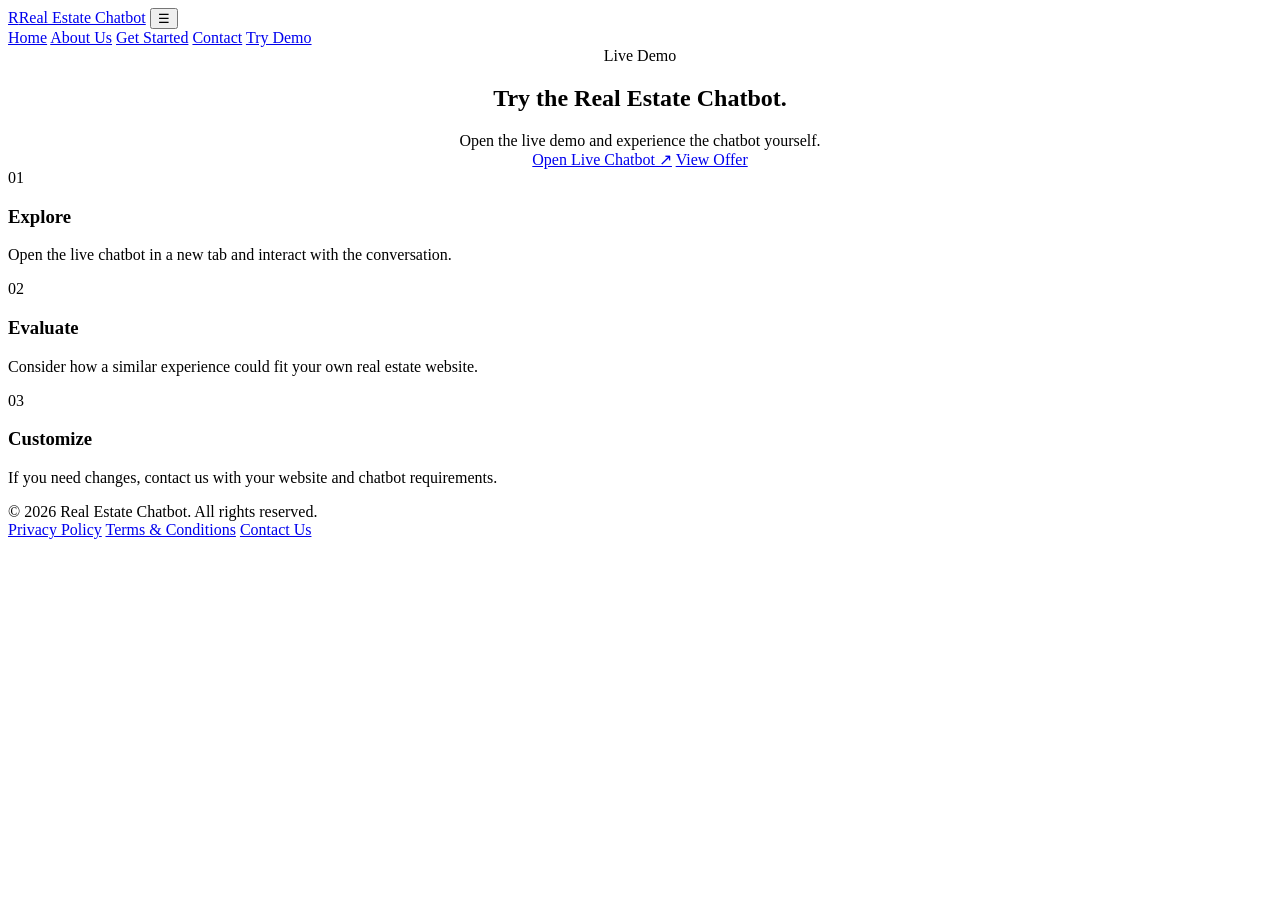
==== demo.html @ 77d163eb "Add files via upload" ====
<!DOCTYPE html>
<html lang="en">
<head>
<meta charset="UTF-8">
<meta name="viewport" content="width=device-width, initial-scale=1.0">
<meta name="description" content="Real Estate Chatbot — interactive website chatbot solutions for real estate businesses.">
<title>Try Demo | Real Estate Chatbot</title>
<link rel="stylesheet" href="style.css">
</head>
<body>

<header class="navbar">
  <div class="container nav-inner">
    <a class="logo" href="index.html"><span class="logo-mark">R</span><span>Real Estate Chatbot</span></a>
    <button class="menu-btn" aria-label="Open navigation" onclick="toggleMenu()">☰</button>
    <nav class="nav-links" id="navLinks">
      <a class="" href="index.html">Home</a>
      <a class="" href="about.html">About Us</a>
      <a class="" href="sales.html">Get Started</a>
      <a class="" href="contact.html">Contact</a>
      <a class="nav-cta" href="demo.html">Try Demo</a>
    </nav>
  </div>
</header>


<main>
<section class="page-hero"><div class="container" style="text-align:center">
 <span class="eyebrow">Live Demo</span>
 <h1 style="margin-left:auto;margin-right:auto">Try the Real Estate Chatbot.</h1>
 <p style="margin:auto">Open the live demo and experience the chatbot yourself.</p>
 <div class="actions" style="justify-content:center">
  <a class="btn btn-primary" href="index.html#lead-capture">Open Live Chatbot ↗</a>
  <a class="btn btn-secondary" href="sales.html">View Offer</a>
 </div>
</div></section>
<section class="section"><div class="container">
 <div class="grid-3">
  <article class="card"><div class="icon">01</div><h3>Explore</h3><p>Open the live chatbot in a new tab and interact with the conversation.</p></article>
  <article class="card"><div class="icon">02</div><h3>Evaluate</h3><p>Consider how a similar experience could fit your own real estate website.</p></article>
  <article class="card"><div class="icon">03</div><h3>Customize</h3><p>If you need changes, contact us with your website and chatbot requirements.</p></article>
 </div>
</div></section>
</main>


<footer>
  <div class="container footer-inner">
    <div>© 2026 Real Estate Chatbot. All rights reserved.</div>
    <div class="footer-links">
      <a href="privacy.html">Privacy Policy</a>
      <a href="terms.html">Terms &amp; Conditions</a>
      <a href="contact.html">Contact Us</a>
    </div>
  </div>
</footer>
<script>
function toggleMenu(){document.getElementById('navLinks').classList.toggle('open')}
document.querySelectorAll('.nav-links a').forEach(a=>a.addEventListener('click',()=>document.getElementById('navLinks').classList.remove('open')));
</script>

</body>
</html>
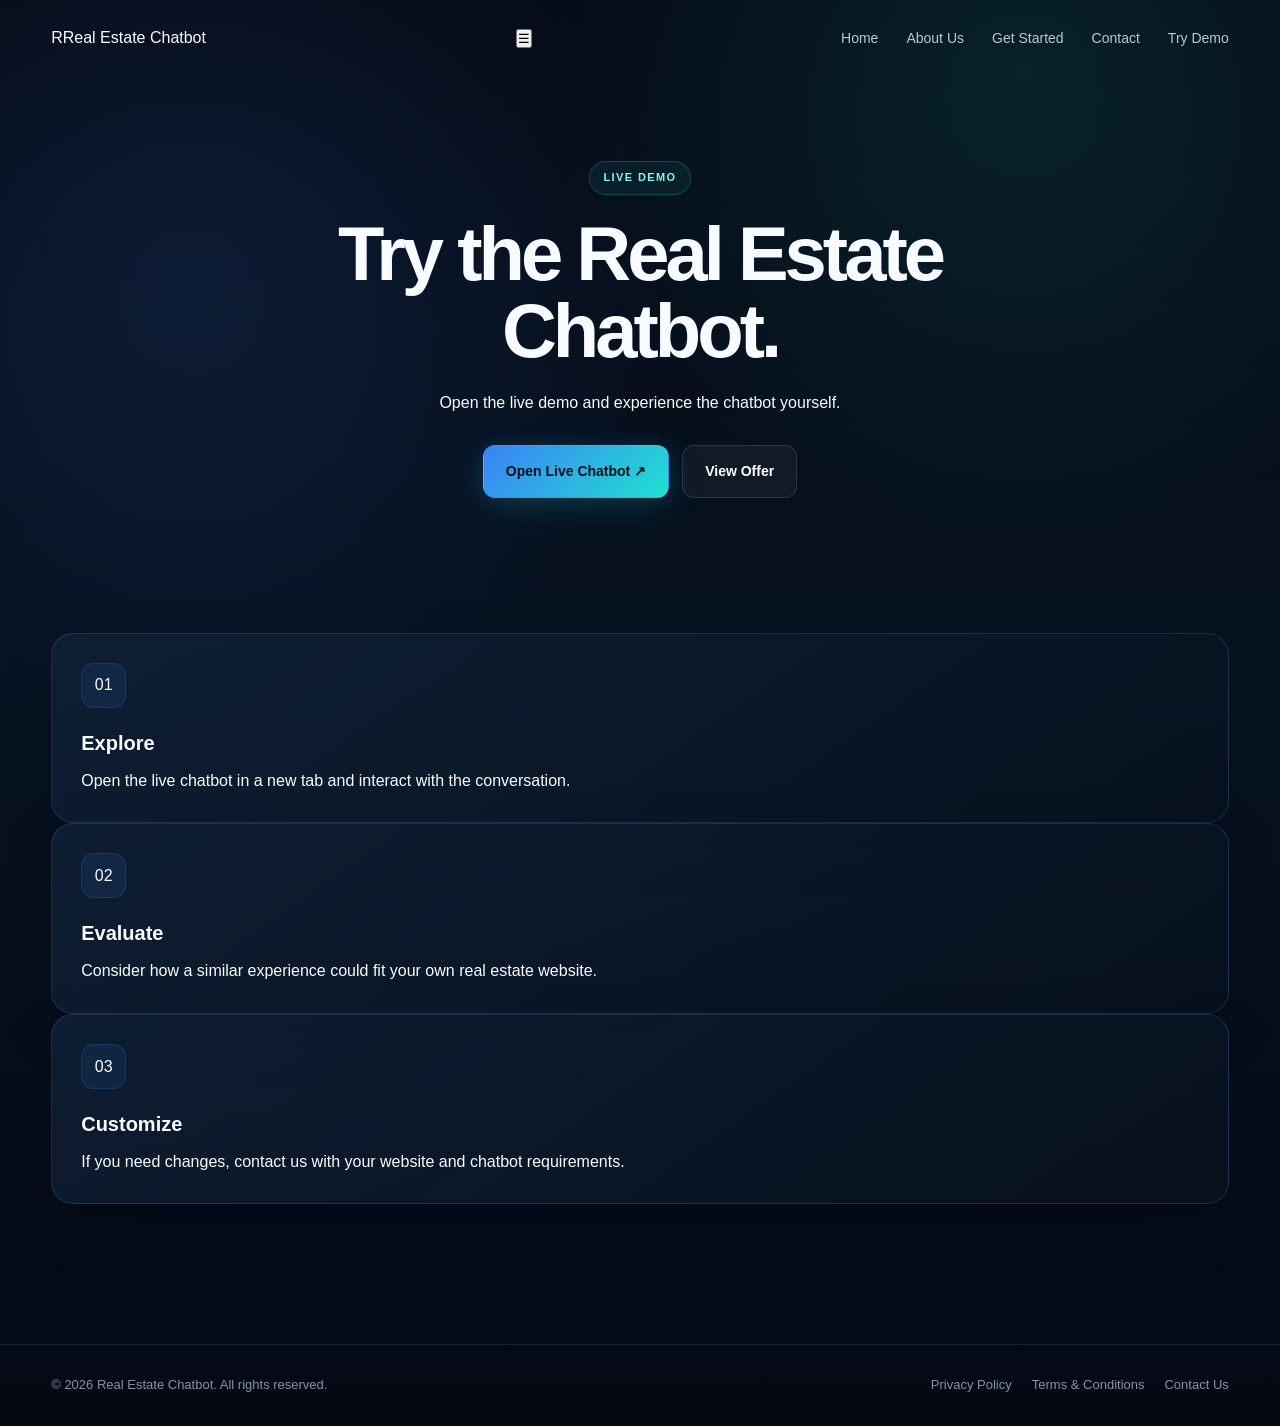
==== commit 9ed50003: "Update Live Chatbot link to external URL" ====
--- a/demo.html
+++ b/demo.html
@@ -30,7 +30,7 @@
  <h1 style="margin-left:auto;margin-right:auto">Try the Real Estate Chatbot.</h1>
  <p style="margin:auto">Open the live demo and experience the chatbot yourself.</p>
  <div class="actions" style="justify-content:center">
-  <a class="btn btn-primary" href="index.html#lead-capture">Open Live Chatbot ↗</a>
+  <a class="btn btn-primary" href="https://cosmofeed.com">Open Live Chatbot ↗</a>
   <a class="btn btn-secondary" href="sales.html">View Offer</a>
  </div>
 </div></section>
--- a/style.css
+++ b/style.css
@@ -0,0 +1,621 @@
+:root {
+    --bg: #050b16;
+    --bg-light: #081426;
+    --card: rgba(14, 29, 49, 0.78);
+    --card-border: rgba(95, 166, 255, 0.18);
+    --blue: #3b82f6;
+    --cyan: #20e0d0;
+    --white: #f8fbff;
+    --text: #d9e4f1;
+    --muted: #91a3b8;
+    --max: 1180px;
+}
+
+* {
+    box-sizing: border-box;
+    margin: 0;
+    padding: 0;
+}
+
+html {
+    scroll-behavior: smooth;
+}
+
+body {
+    background:
+        radial-gradient(circle at 80% 5%, rgba(32, 224, 208, 0.10), transparent 28%),
+        radial-gradient(circle at 15% 20%, rgba(59, 130, 246, 0.12), transparent 30%),
+        linear-gradient(180deg, #050b16 0%, #071221 50%, #040914 100%);
+    color: var(--white);
+    font-family: Inter, Arial, Helvetica, sans-serif;
+    line-height: 1.6;
+    min-height: 100vh;
+}
+
+a {
+    text-decoration: none;
+    color: inherit;
+}
+
+.container {
+    width: min(var(--max), 92%);
+    margin: auto;
+}
+
+/* =========================
+   NAVIGATION
+========================= */
+
+.nav {
+    position: sticky;
+    top: 0;
+    z-index: 1000;
+    background: rgba(4, 10, 20, 0.82);
+    backdrop-filter: blur(18px);
+    border-bottom: 1px solid rgba(255,255,255,0.07);
+}
+
+.nav-inner {
+    min-height: 76px;
+    display: flex;
+    align-items: center;
+    justify-content: space-between;
+    gap: 25px;
+}
+
+.brand {
+    font-size: 20px;
+    font-weight: 800;
+    letter-spacing: -0.5px;
+}
+
+.brand span {
+    color: var(--cyan);
+}
+
+.nav-links {
+    display: flex;
+    align-items: center;
+    gap: 28px;
+}
+
+.nav-links a {
+    color: #b9c7d8;
+    font-size: 14px;
+    transition: 0.25s ease;
+}
+
+.nav-links a:hover {
+    color: white;
+}
+
+.menu {
+    display: none;
+    border: 1px solid var(--card-border);
+    background: rgba(255,255,255,0.04);
+    color: white;
+    border-radius: 10px;
+    padding: 9px 12px;
+    font-size: 18px;
+    cursor: pointer;
+}
+
+/* =========================
+   BUTTONS
+========================= */
+
+.btn {
+    display: inline-flex;
+    align-items: center;
+    justify-content: center;
+    padding: 14px 22px;
+    border-radius: 12px;
+    font-weight: 750;
+    font-size: 14px;
+    transition: all 0.25s ease;
+    cursor: pointer;
+    border: 1px solid transparent;
+}
+
+.btn-primary {
+    color: #031018;
+    background: linear-gradient(
+        135deg,
+        #3b82f6,
+        #20e0d0
+    );
+    box-shadow:
+        0 10px 35px rgba(32, 224, 208, 0.15),
+        0 0 25px rgba(59, 130, 246, 0.12);
+}
+
+.btn-primary:hover {
+    transform: translateY(-3px);
+    box-shadow:
+        0 15px 40px rgba(32, 224, 208, 0.22);
+}
+
+.btn-secondary {
+    color: white;
+    background: rgba(255,255,255,0.045);
+    border-color: rgba(255,255,255,0.12);
+}
+
+.btn-secondary:hover {
+    background: rgba(255,255,255,0.08);
+    transform: translateY(-3px);
+}
+
+/* =========================
+   HERO
+========================= */
+
+.hero {
+    padding: 100px 0 90px;
+}
+
+.hero-grid {
+    display: grid;
+    grid-template-columns: 1.05fr 0.95fr;
+    gap: 65px;
+    align-items: center;
+}
+
+.eyebrow {
+    display: inline-flex;
+    align-items: center;
+    padding: 7px 13px;
+    border-radius: 50px;
+    background: rgba(32,224,208,0.07);
+    border: 1px solid rgba(32,224,208,0.22);
+    color: #83f7ed;
+    font-size: 11px;
+    font-weight: 800;
+    letter-spacing: 1.4px;
+    text-transform: uppercase;
+}
+
+h1 {
+    margin: 20px 0;
+    font-size: clamp(45px, 6vw, 76px);
+    line-height: 1.02;
+    letter-spacing: -4px;
+    max-width: 750px;
+}
+
+.lead {
+    max-width: 650px;
+    color: var(--muted);
+    font-size: 19px;
+    line-height: 1.7;
+}
+
+.actions {
+    display: flex;
+    flex-wrap: wrap;
+    gap: 13px;
+    margin-top: 30px;
+}
+
+/* =========================
+   CHATBOT VISUAL
+========================= */
+
+.visual {
+    padding: 15px;
+    border-radius: 28px;
+    background:
+        linear-gradient(
+            145deg,
+            rgba(20, 45, 75, 0.85),
+            rgba(6, 15, 27, 0.96)
+        );
+    border: 1px solid rgba(97,174,255,0.2);
+    box-shadow:
+        0 35px 90px rgba(0,0,0,0.45),
+        0 0 60px rgba(32,224,208,0.05);
+}
+
+.window {
+    background: #07121f;
+    border: 1px solid rgba(255,255,255,0.08);
+    border-radius: 20px;
+    overflow: hidden;
+}
+
+.window-top {
+    height: 44px;
+    display: flex;
+    align-items: center;
+    gap: 7px;
+    padding: 0 15px;
+    border-bottom: 1px solid rgba(255,255,255,0.07);
+    color: #73859b;
+    font-size: 11px;
+}
+
+.dot {
+    width: 8px;
+    height: 8px;
+    border-radius: 50%;
+    background: #52667e;
+}
+
+.chat {
+    padding: 22px;
+}
+
+.chat-head {
+    display: flex;
+    justify-content: space-between;
+    align-items: center;
+    margin-bottom: 22px;
+}
+
+.online {
+    color: var(--cyan);
+    font-size: 11px;
+}
+
+.bubble {
+    max-width: 82%;
+    padding: 13px 15px;
+    margin: 11px 0;
+    border-radius: 15px;
+    font-size: 13px;
+}
+
+.bot {
+    background: #10243a;
+    border: 1px solid rgba(92,168,255,0.12);
+    color: #d9e8f7;
+}
+
+.user {
+    margin-left: auto;
+    color: #04121a;
+    background: linear-gradient(
+        135deg,
+        #3b82f6,
+        #20e0d0
+    );
+}
+
+.input {
+    margin-top: 20px;
+    padding: 12px;
+    border-radius: 11px;
+    border: 1px solid rgba(255,255,255,0.08);
+    color: #63778d;
+    font-size: 12px;
+}
+
+/* =========================
+   SECTIONS
+========================= */
+
+.section {
+    padding: 90px 0;
+}
+
+.section-head {
+    max-width: 720px;
+    margin-bottom: 40px;
+}
+
+.section h2 {
+    font-size: clamp(32px, 4vw, 48px);
+    line-height: 1.1;
+    letter-spacing: -2px;
+    margin-bottom: 14px;
+}
+
+.muted {
+    color: var(--muted);
+}
+
+/* =========================
+   CARDS
+========================= */
+
+.grid3 {
+    display: grid;
+    grid-template-columns: repeat(3, 1fr);
+    gap: 20px;
+}
+
+.grid2 {
+    display: grid;
+    grid-template-columns: repeat(2, 1fr);
+    gap: 20px;
+}
+
+.card {
+    padding: 29px;
+    border-radius: 22px;
+    background:
+        linear-gradient(
+            145deg,
+            rgba(16,34,56,0.78),
+            rgba(8,18,31,0.72)
+        );
+    border: 1px solid var(--card-border);
+    box-shadow: 0 20px 55px rgba(0,0,0,0.15);
+    transition: 0.25s ease;
+}
+
+.card:hover {
+    transform: translateY(-5px);
+    border-color: rgba(53,224,208,0.28);
+}
+
+.card h3 {
+    margin-bottom: 9px;
+    font-size: 20px;
+}
+
+.icon {
+    width: 45px;
+    height: 45px;
+    display: grid;
+    place-items: center;
+    border-radius: 13px;
+    background: rgba(59,130,246,0.1);
+    border: 1px solid rgba(59,130,246,0.2);
+    margin-bottom: 19px;
+}
+
+/* =========================
+   STEPS
+========================= */
+
+.steps {
+    counter-reset: step;
+    display: grid;
+    gap: 17px;
+}
+
+.step {
+    position: relative;
+    padding-left: 75px;
+}
+
+.step:before {
+    counter-increment: step;
+    content: counter(step);
+    position: absolute;
+    left: 25px;
+    top: 28px;
+    width: 38px;
+    height: 38px;
+    border-radius: 12px;
+    display: grid;
+    place-items: center;
+    background: linear-gradient(
+        135deg,
+        #3b82f6,
+        #20e0d0
+    );
+    color: #031018;
+    font-weight: 900;
+}
+
+/* =========================
+   PAGE HERO
+========================= */
+
+.page-hero {
+    padding: 85px 0 45px;
+}
+
+.page-hero h1 {
+    max-width: 850px;
+}
+
+.narrow {
+    max-width: 800px;
+}
+
+/* =========================
+   OFFER
+========================= */
+
+.offer {
+    display: grid;
+    grid-template-columns: 1fr 1fr;
+    gap: 45px;
+    align-items: center;
+}
+
+.price {
+    margin: 15px 0;
+    font-size: 64px;
+    font-weight: 900;
+    letter-spacing: -4px;
+}
+
+.price small {
+    font-size: 15px;
+    font-weight: 500;
+    color: var(--muted);
+    letter-spacing: 0;
+}
+
+.checklist {
+    list-style: none;
+    padding: 0;
+}
+
+.checklist li {
+    margin: 13px 0;
+    color: #dce8f4;
+}
+
+.checklist li::before {
+    content: "✓";
+    color: var(--cyan);
+    font-weight: 900;
+    margin-right: 10px;
+}
+
+/* =========================
+   CTA
+========================= */
+
+.cta {
+    padding: 50px;
+    border-radius: 28px;
+    background:
+        radial-gradient(
+            circle at 80% 20%,
+            rgba(32,224,208,0.13),
+            transparent 30%
+        ),
+        linear-gradient(
+            135deg,
+            rgba(59,130,246,0.13),
+            rgba(32,224,208,0.06)
+        );
+    border: 1px solid var(--card-border);
+}
+
+/* =========================
+   LEGAL
+========================= */
+
+.legal h2 {
+    margin-top: 38px;
+    margin-bottom: 12px;
+    font-size: 26px;
+}
+
+.legal p,
+.legal li {
+    color: #b7c5d6;
+    margin-bottom: 14px;
+}
+
+/* =========================
+   FOOTER
+========================= */
+
+footer {
+    margin-top: 50px;
+    padding: 30px 0;
+    border-top: 1px solid rgba(255,255,255,0.07);
+    color: #8294a8;
+    font-size: 13px;
+}
+
+.footer-inner {
+    display: flex;
+    justify-content: space-between;
+    align-items: center;
+    gap: 20px;
+}
+
+.footer-links {
+    display: flex;
+    flex-wrap: wrap;
+    gap: 20px;
+}
+
+.footer-links a:hover {
+    color: white;
+}
+
+/* =========================
+   MOBILE
+========================= */
+
+@media (max-width: 850px) {
+
+    .nav-links {
+        display: none;
+        position: absolute;
+        left: 0;
+        right: 0;
+        top: 76px;
+        padding: 22px;
+        background: #07111f;
+        border-bottom: 1px solid rgba(255,255,255,0.08);
+        flex-direction: column;
+        align-items: flex-start;
+        gap: 18px;
+    }
+
+    .nav-links.open {
+        display: flex;
+    }
+
+    .menu {
+        display: block;
+    }
+
+    .hero {
+        padding: 65px 0;
+    }
+
+    .hero-grid,
+    .offer,
+    .grid2 {
+        grid-template-columns: 1fr;
+    }
+
+    .grid3 {
+        grid-template-columns: 1fr;
+    }
+
+    h1 {
+        font-size: clamp(42px, 12vw, 60px);
+        letter-spacing: -2.5px;
+    }
+
+    .lead {
+        font-size: 17px;
+    }
+
+    .section {
+        padding: 65px 0;
+    }
+
+    .page-hero {
+        padding: 60px 0 30px;
+    }
+
+    .cta {
+        padding: 30px;
+    }
+
+    .price {
+        font-size: 52px;
+    }
+
+    .footer-inner {
+        flex-direction: column;
+        align-items: flex-start;
+    }
+}
+
+@media (max-width: 480px) {
+
+    .container {
+        width: 90%;
+    }
+
+    .btn {
+        width: 100%;
+    }
+
+    .actions {
+        width: 100%;
+    }
+
+    .visual {
+        padding: 8px;
+    }
+
+    .chat {
+        padding: 16px;
+    }
+}
